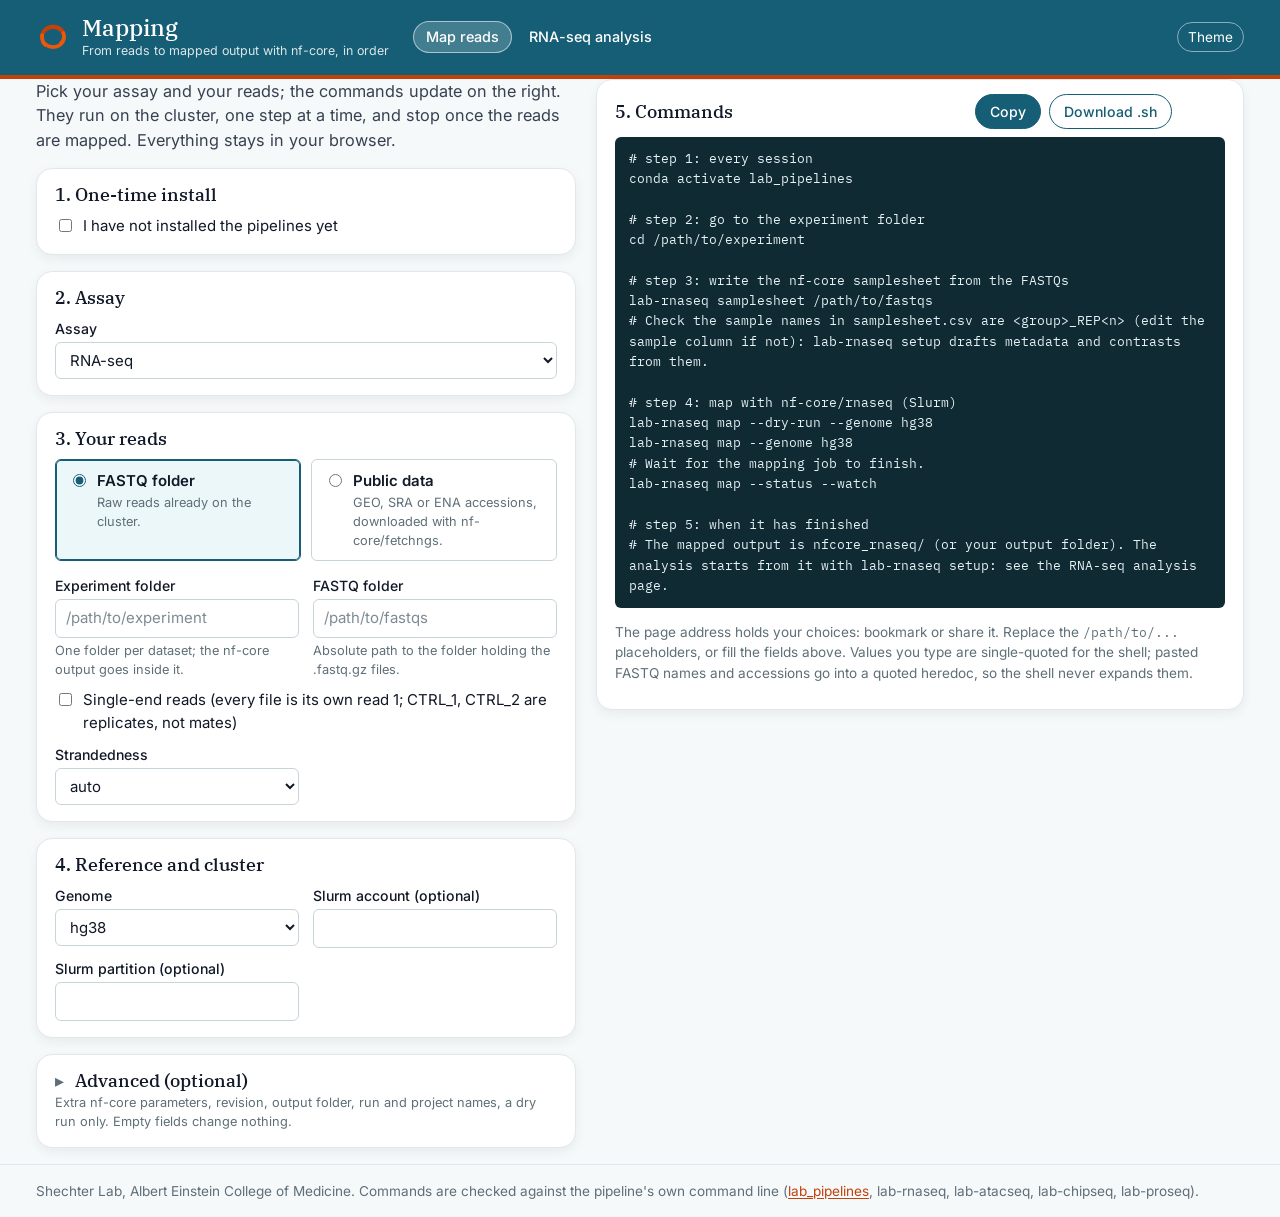
==== docs/map.html @ 005b494f "Mapping page: RNA-seq, ATAC-seq, ChIP / CUT&RUN / CUT&Tag, PRO-seq docs/map.html: pick the assay and" ====
<!doctype html>
<html lang="en">
<head>
  <meta charset="utf-8">
  <meta name="viewport" content="width=device-width, initial-scale=1">
  <meta name="color-scheme" content="light dark">
  <title>Mapping · Shechter Lab</title>
  <meta name="application-name" content="Mapping">
  <meta name="description" content="Pick an assay and where your reads come from; get the commands that map them with nf-core through the Shechter Lab pipelines, in order, ready to copy.">
  <link rel="icon" href="assets/shechterlab-icon.svg" type="image/svg+xml">
  <link rel="preconnect" href="https://fonts.googleapis.com">
  <link rel="preconnect" href="https://fonts.gstatic.com" crossorigin>
  <link rel="stylesheet" href="https://fonts.googleapis.com/css2?family=Inter:wght@400;500;600;700&family=IBM+Plex+Serif:wght@400;500&family=IBM+Plex+Mono:wght@400;500&display=swap">
  <link rel="stylesheet" href="assets/builder.css?v=20261110d">
  <script>
    try { var t = localStorage.getItem('rnaseq-builder-theme'); if (t === 'light' || t === 'dark') document.documentElement.setAttribute('data-theme', t); } catch (e) {}
    window.BUILDER_VERSION = '20261110d';
    window.BUILDER_SPEC = 'data/map.json';
  </script>
</head>
<body>
  <a class="skip-link" href="#builder-form">Skip to content</a>
  <header class="hero">
    <div class="wrap">
      <a class="brand" href="map.html" title="Mapping">
        <img src="assets/shechterlab-icon.svg" alt="" width="34" height="34">
        <div><h1>Mapping</h1><small>From reads to mapped output with nf-core, in order</small></div>
      </a>
      <nav class="site-nav" aria-label="Pages">
        <a href="map.html" aria-current="page">Map reads</a>
        <a href="./">RNA-seq analysis</a>
      </nav>
      <button class="theme-btn" id="theme-btn" type="button" aria-label="Switch light or dark theme">Theme</button>
    </div>
  </header>
  <main class="wrap layout">
    <div>
      <p class="lede">Pick your assay and your reads; the commands update on the right. They run on the cluster, one step at a time, and stop once the reads are mapped. Everything stays in your browser.</p>
      <form id="builder-form" onsubmit="return false" autocomplete="off"><p class="loading">Loading…</p></form>
    </div>
    <aside class="output" aria-labelledby="out-h">
      <div class="out-head">
        <h2 id="out-h">5. Commands</h2>
        <div class="actions">
          <button type="button" class="btn primary" id="copy-btn">Copy</button>
          <button type="button" class="btn" id="download-btn">Download .sh</button>
          <span id="copy-status" class="status" role="status" aria-live="polite"></span>
        </div>
      </div>
      <pre id="out" tabindex="0" aria-label="Commands"></pre>
      <p class="muted small">The page address holds your choices: bookmark or share it. Replace the <code>/path/to/...</code> placeholders, or fill the fields above. Values you type are single-quoted for the shell; pasted FASTQ names and accessions go into a quoted heredoc, so the shell never expands them.</p>
    </aside>
  </main>
  <footer>
    <div class="wrap">
      Shechter Lab, Albert Einstein College of Medicine. Commands are checked against the pipeline's own command line
      (<a href="https://github.com/Shechterlab/lab_pipelines">lab_pipelines</a>, <span id="built">lab-rnaseq, lab-atacseq, lab-chipseq, lab-proseq</span>).
    </div>
  </footer>
  <script src="assets/builder.js?v=20261110d" defer></script>
</body>
</html>
---- docs/assets/builder.css ----
/* RNA-seq command builder. Tokens, fonts and header follow the lab's other sites (idr-explorer docs/assets/idr.css). */
:root {
  --teal: #155e75;
  --teal-600: #0e7490;
  --teal-wash: #ecf7f9;
  --accent: #c2410c;
  --accent-dark: #9a3412;
  --bg: #f6f9fa;
  --surface: #ffffff;
  --surface-2: #eef5f7;
  --ink: #111827;
  --ink-2: #374151;
  --muted: #5f6f78;
  --line: #e0e8eb;
  --line-strong: #c7d4d9;
  --brand-ink: #155e75;
  --shadow: 0 4px 12px rgba(0, 0, 0, 0.06);
  --radius-card: 1rem;
  --radius: 0.375rem;
  --font-body: 'Inter', system-ui, -apple-system, 'Segoe UI', sans-serif;
  --font-display: 'IBM Plex Serif', Georgia, 'Times New Roman', serif;
  --font-mono: 'IBM Plex Mono', ui-monospace, 'SFMono-Regular', Menlo, Consolas, monospace;
  --code-bg: #0f2a33;
  --code-ink: #e6f1f4;
  --code-comment: #8fb4c0;
  color-scheme: light dark;
}
@media (prefers-color-scheme: dark) {
  :root:not([data-theme="light"]) {
    --teal-wash: #12313a; --accent: #fb923c; --accent-dark: #fdba74; --bg: #0d171b; --surface: #142229;
    --surface-2: #1a2d35; --ink: #e8eff2; --ink-2: #c8d6db; --muted: #93a8b0; --line: #233841; --line-strong: #31505b;
    --brand-ink: #6cc6db; --shadow: 0 4px 12px rgba(0, 0, 0, 0.35);
    --code-bg: #0a1215; --code-ink: #e8eff2; --code-comment: #7f9ba5;
    color-scheme: dark;
  }
}
:root[data-theme="dark"] {
  --teal-wash: #12313a; --accent: #fb923c; --accent-dark: #fdba74; --bg: #0d171b; --surface: #142229;
  --surface-2: #1a2d35; --ink: #e8eff2; --ink-2: #c8d6db; --muted: #93a8b0; --line: #233841; --line-strong: #31505b;
  --brand-ink: #6cc6db; --shadow: 0 4px 12px rgba(0, 0, 0, 0.35);
  --code-bg: #0a1215; --code-ink: #e8eff2; --code-comment: #7f9ba5;
  color-scheme: dark;
}
:root[data-theme="light"] { color-scheme: light; }

*, *::before, *::after { box-sizing: border-box; }
[hidden] { display: none !important; }
html { -webkit-text-size-adjust: 100%; }
body { margin: 0; background: var(--bg); color: var(--ink); font-family: var(--font-body); font-size: 15px; line-height: 1.5; }
a { color: var(--accent); text-underline-offset: 2px; }
a:hover { color: var(--accent-dark); }
h1, h2, h3 { font-family: var(--font-display); font-weight: 500; line-height: 1.2; }
code { font-family: var(--font-mono); font-size: 0.92em; }
.wrap { max-width: 1240px; margin: 0 auto; padding: 0 16px; }
.muted { color: var(--muted); }
.small { font-size: 0.85rem; }
.skip-link { position: absolute; left: -999px; top: 0; }
.skip-link:focus { left: 8px; top: 8px; z-index: 10; background: var(--surface); padding: 6px 10px; }

.hero { background: var(--teal); color: #fff; border-bottom: 4px solid var(--accent); }
.hero .wrap { display: flex; flex-wrap: wrap; gap: 12px 24px; align-items: center; padding-block: 14px; }
.brand { display: flex; align-items: center; gap: 12px; text-decoration: none; color: inherit; }
.brand img { width: 34px; height: 34px; }
.brand h1 { margin: 0; font-size: 1.45rem; color: #fff; }
.brand small { display: block; max-width: 44ch; font-size: 0.78rem; opacity: 0.85; }
.site-nav { display: flex; flex-wrap: wrap; gap: 4px; }
.site-nav a { color: #fff; text-decoration: none; font-size: 0.9rem; font-weight: 500; padding: 4px 12px; border-radius: 999px; border: 1px solid transparent; }
.site-nav a:hover { background: rgba(255, 255, 255, 0.14); color: #fff; }
.site-nav a[aria-current="page"] { background: rgba(255, 255, 255, 0.2); border-color: rgba(255, 255, 255, 0.55); }
.site-nav a:focus-visible { outline: 2px solid #fff; outline-offset: 2px; }
.theme-btn { margin-left: auto; background: none; border: 1px solid rgba(255, 255, 255, 0.5); color: #fff; border-radius: 999px; padding: 4px 10px; cursor: pointer; font: inherit; font-size: 0.85rem; }

main { padding-block: 20px 48px; }
.layout { display: grid; grid-template-columns: minmax(0, 1fr); gap: 20px; align-items: start; }
@media (min-width: 1000px) { .layout { grid-template-columns: minmax(0, 5fr) minmax(0, 6fr); } .output { position: sticky; top: 12px; } }
.lede { font-size: 1.02rem; color: var(--ink-2); max-width: 70ch; margin-top: 0; }

.card { background: var(--surface); border: 1px solid var(--line); border-radius: var(--radius-card); padding: 14px 18px 16px; box-shadow: var(--shadow); margin-bottom: 16px; }
.card h2 { margin: 0 0 10px; font-size: 1.15rem; }
.fields { display: grid; grid-template-columns: repeat(auto-fit, minmax(210px, 1fr)); gap: 10px 14px; }
.field { display: flex; flex-direction: column; gap: 3px; min-width: 0; }
.field > label:not(.check) { font-weight: 500; font-size: 0.88rem; }
.field-check, .subgroup, .field-group { grid-column: 1 / -1; }
.hint { color: var(--muted); font-size: 0.8rem; }
.hint.reason { color: var(--accent-dark); }
input[type="text"], select, textarea { font: inherit; padding: 7px 10px; border: 1px solid var(--line-strong); border-radius: var(--radius); background: var(--surface); color: var(--ink); width: 100%; }
textarea { font-family: var(--font-mono); font-size: 0.82rem; line-height: 1.45; resize: vertical; min-height: 5.5em; white-space: pre; overflow: auto; }
.field-wide { grid-column: 1 / -1; }
input[type="text"]::placeholder, textarea::placeholder { color: var(--muted); opacity: 0.8; }
input:focus-visible, select:focus-visible, textarea:focus-visible, button:focus-visible, pre:focus-visible, .choice:has(input:focus-visible) { outline: 2px solid var(--teal-600); outline-offset: 2px; }
.check { display: flex; align-items: flex-start; gap: 8px; cursor: pointer; }
.check.inline { display: inline-flex; margin-right: 14px; }
.check input { margin-top: 4px; accent-color: var(--teal); }
.check input:disabled + span { color: var(--muted); }
fieldset { border: 0; padding: 0; margin: 0; }
legend { font-weight: 500; font-size: 0.88rem; padding: 0; margin-bottom: 2px; }
.subgroup { display: grid; grid-template-columns: repeat(auto-fit, minmax(230px, 1fr)); gap: 6px 14px; border-left: 3px solid var(--line-strong); padding: 4px 0 4px 12px; margin: -4px 0 4px; }
.subgroup .field-check { grid-column: auto; }

.choices { display: grid; grid-template-columns: repeat(auto-fit, minmax(190px, 1fr)); gap: 10px; margin-bottom: 14px; }
.choice { display: flex; gap: 8px; align-items: flex-start; border: 1px solid var(--line-strong); border-radius: var(--radius); padding: 10px 12px; cursor: pointer; background: var(--surface); }
.choice:has(input:checked) { border-color: var(--teal); background: var(--teal-wash); box-shadow: inset 0 0 0 1px var(--teal); }
.choice input { margin-top: 4px; accent-color: var(--teal); }
.choice b { display: block; font-weight: 600; }
.choice small { color: var(--muted); display: block; font-size: 0.8rem; }

.output { background: var(--surface); border: 1px solid var(--line); border-radius: var(--radius-card); padding: 14px 18px 12px; box-shadow: var(--shadow); min-width: 0; }
.out-head { display: flex; flex-wrap: wrap; align-items: center; justify-content: space-between; gap: 8px; margin-bottom: 8px; }
.out-head h2 { margin: 0; font-size: 1.15rem; }
.actions { display: flex; align-items: center; gap: 8px; flex-wrap: wrap; }
.btn { font: inherit; font-size: 0.88rem; font-weight: 500; padding: 6px 14px; border-radius: 999px; border: 1px solid var(--teal); background: var(--surface); color: var(--brand-ink); cursor: pointer; }
.btn:hover { background: var(--teal-wash); }
.btn.primary { background: var(--teal); color: #fff; }
.btn.primary:hover { background: var(--teal-600); }
.status { color: var(--muted); font-size: 0.85rem; min-width: 5ch; }
pre#out { margin: 0 0 8px; background: var(--code-bg); color: var(--code-ink); padding: 12px 14px; border-radius: var(--radius); overflow-x: auto; font-family: var(--font-mono); font-size: 0.82rem; line-height: 1.55; white-space: pre-wrap; overflow-wrap: anywhere; max-height: 70vh; overflow-y: auto; }
.error { color: var(--accent-dark); }
footer { border-top: 1px solid var(--line); color: var(--muted); font-size: 0.85rem; padding-block: 16px; }
footer .wrap { padding-block: 0; }

/* collapsible card (Advanced): the heading is the summary */
details.collapsible > summary { cursor: pointer; list-style: none; display: flex; flex-wrap: wrap; align-items: baseline; gap: 2px 12px; }
details.collapsible > summary::-webkit-details-marker { display: none; }
details.collapsible > summary h2 { margin: 0; }
details.collapsible > summary h2::before { content: "\25B8"; display: inline-block; width: 1.1em; color: var(--muted); transition: transform 0.1s; }
details.collapsible[open] > summary h2::before { transform: rotate(90deg); }
details.collapsible[open] > summary { margin-bottom: 10px; }
details.collapsible > summary:focus-visible { outline: 2px solid var(--teal-600); outline-offset: 4px; }
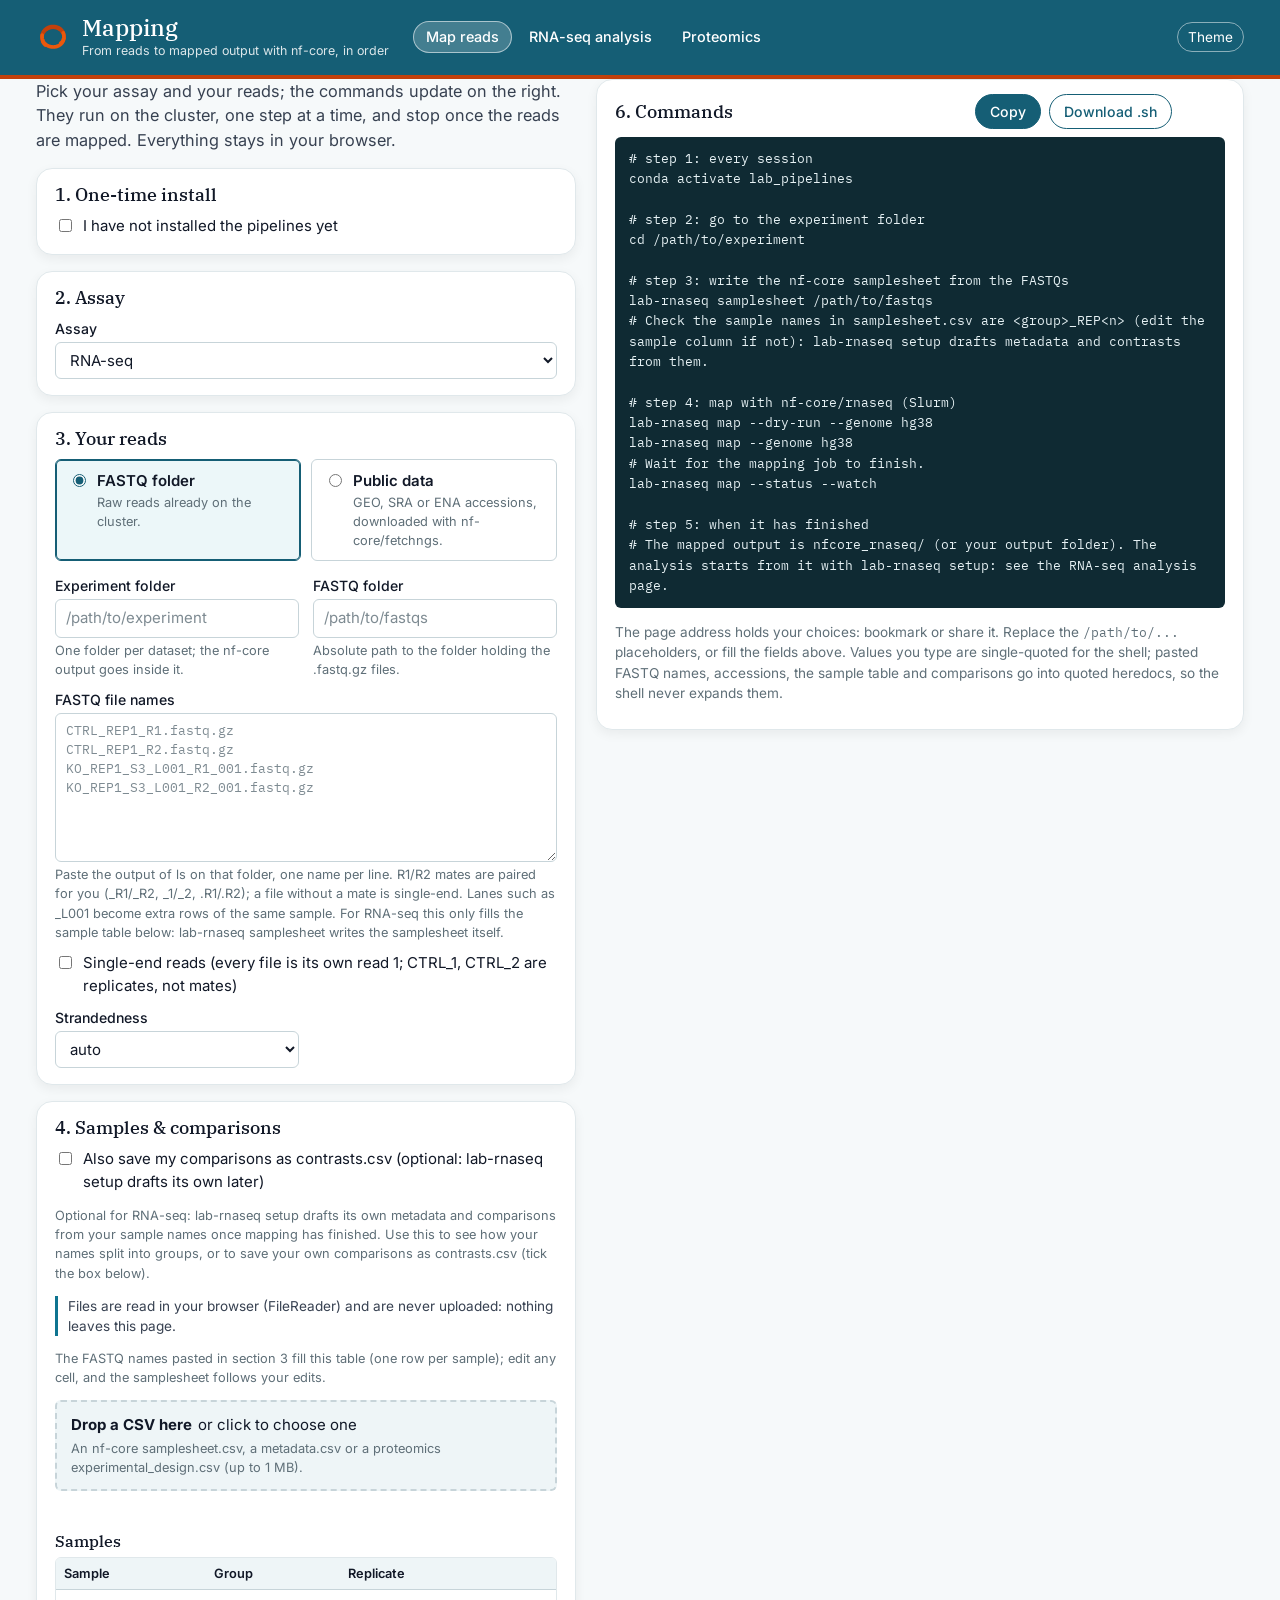
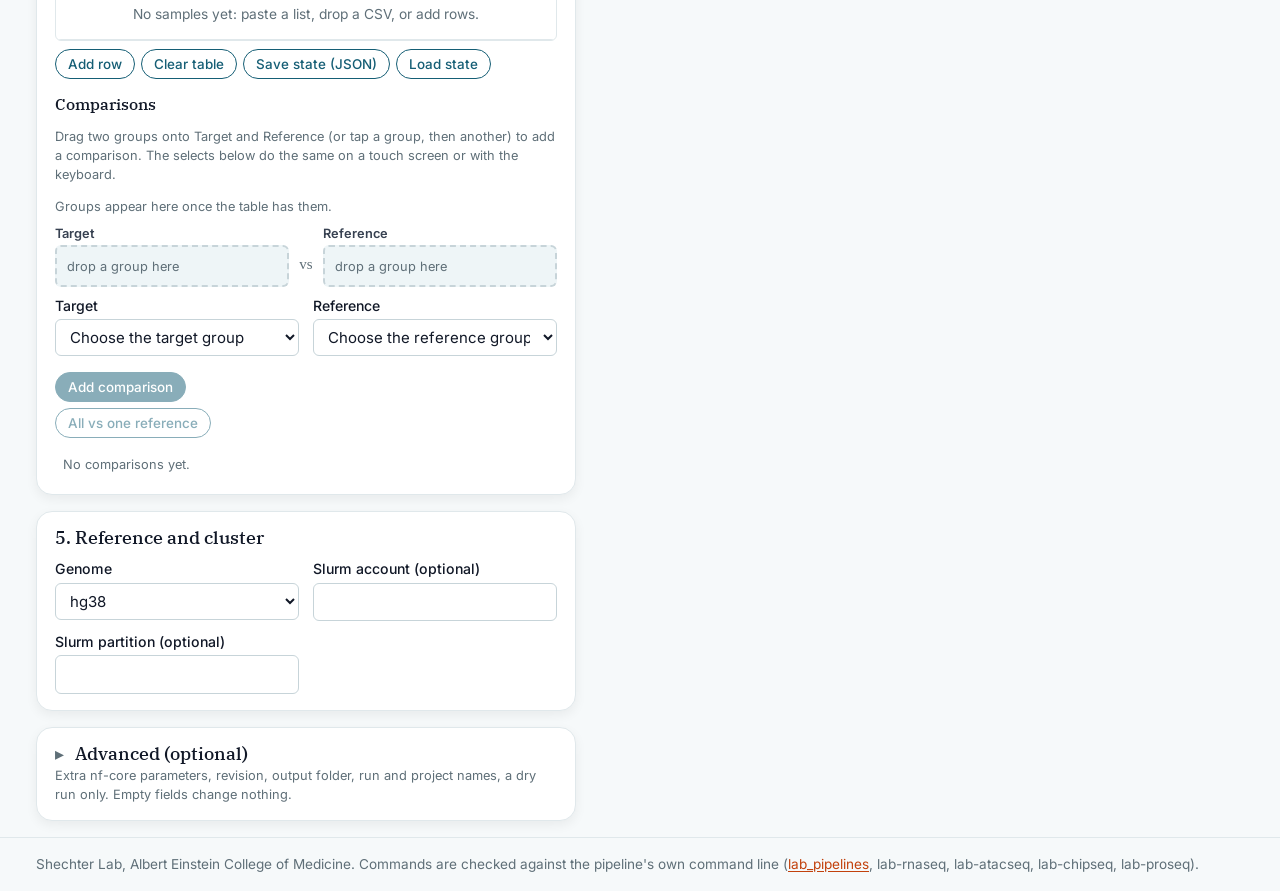
==== commit c5d096d7: "Samples & comparisons block; proteomics page - Samples from a pasted file listing, a dropped CSV (nf" ====
--- a/docs/map.html
+++ b/docs/map.html
@@ -11,10 +11,10 @@
   <link rel="preconnect" href="https://fonts.googleapis.com">
   <link rel="preconnect" href="https://fonts.gstatic.com" crossorigin>
   <link rel="stylesheet" href="https://fonts.googleapis.com/css2?family=Inter:wght@400;500;600;700&family=IBM+Plex+Serif:wght@400;500&family=IBM+Plex+Mono:wght@400;500&display=swap">
-  <link rel="stylesheet" href="assets/builder.css?v=20261110d">
+  <link rel="stylesheet" href="assets/builder.css?v=20261111a">
   <script>
     try { var t = localStorage.getItem('rnaseq-builder-theme'); if (t === 'light' || t === 'dark') document.documentElement.setAttribute('data-theme', t); } catch (e) {}
-    window.BUILDER_VERSION = '20261110d';
+    window.BUILDER_VERSION = '20261111a';
     window.BUILDER_SPEC = 'data/map.json';
   </script>
 </head>
@@ -29,6 +29,7 @@
       <nav class="site-nav" aria-label="Pages">
         <a href="map.html" aria-current="page">Map reads</a>
         <a href="./">RNA-seq analysis</a>
+        <a href="proteomics.html">Proteomics</a>
       </nav>
       <button class="theme-btn" id="theme-btn" type="button" aria-label="Switch light or dark theme">Theme</button>
     </div>
@@ -40,7 +41,7 @@
     </div>
     <aside class="output" aria-labelledby="out-h">
       <div class="out-head">
-        <h2 id="out-h">5. Commands</h2>
+        <h2 id="out-h">6. Commands</h2>
         <div class="actions">
           <button type="button" class="btn primary" id="copy-btn">Copy</button>
           <button type="button" class="btn" id="download-btn">Download .sh</button>
@@ -48,7 +49,7 @@
         </div>
       </div>
       <pre id="out" tabindex="0" aria-label="Commands"></pre>
-      <p class="muted small">The page address holds your choices: bookmark or share it. Replace the <code>/path/to/...</code> placeholders, or fill the fields above. Values you type are single-quoted for the shell; pasted FASTQ names and accessions go into a quoted heredoc, so the shell never expands them.</p>
+      <p class="muted small">The page address holds your choices: bookmark or share it. Replace the <code>/path/to/...</code> placeholders, or fill the fields above. Values you type are single-quoted for the shell; pasted FASTQ names, accessions, the sample table and comparisons go into quoted heredocs, so the shell never expands them.</p>
     </aside>
   </main>
   <footer>
@@ -57,6 +58,6 @@
       (<a href="https://github.com/Shechterlab/lab_pipelines">lab_pipelines</a>, <span id="built">lab-rnaseq, lab-atacseq, lab-chipseq, lab-proseq</span>).
     </div>
   </footer>
-  <script src="assets/builder.js?v=20261110d" defer></script>
+  <script src="assets/builder.js?v=20261111a" defer></script>
 </body>
 </html>
--- a/docs/assets/builder.css
+++ b/docs/assets/builder.css
@@ -126,3 +126,52 @@
 details.collapsible[open] > summary h2::before { transform: rotate(90deg); }
 details.collapsible[open] > summary { margin-bottom: 10px; }
 details.collapsible > summary:focus-visible { outline: 2px solid var(--teal-600); outline-offset: 4px; }
+
+/* samples & comparisons block */
+.visually-hidden { position: absolute; width: 1px; height: 1px; margin: -1px; padding: 0; overflow: hidden; clip: rect(0 0 0 0); white-space: nowrap; border: 0; }
+.samples-block { margin-top: 12px; }
+.samples-block h3 { margin: 16px 0 6px; font-size: 1rem; }
+.samples-block .privacy { margin: 4px 0 10px; color: var(--ink-2); border-left: 3px solid var(--teal-600); padding-left: 10px; }
+.dropzone { display: flex; flex-wrap: wrap; align-items: baseline; gap: 2px 6px; border: 2px dashed var(--line-strong); border-radius: var(--radius); padding: 12px 14px; cursor: pointer; background: var(--surface-2); color: var(--ink); }
+.dropzone small { flex-basis: 100%; }
+.dropzone:hover, .dropzone.over { border-color: var(--teal); background: var(--teal-wash); }
+.dropzone:focus-visible { outline: 2px solid var(--teal-600); outline-offset: 2px; }
+.csv-msg { margin: 8px 0 0; min-height: 1.2em; }
+.csv-msg.bad { color: var(--accent-dark); font-weight: 500; }
+.csv-msg .recognised { margin: 4px 0; display: flex; flex-wrap: wrap; gap: 4px 6px; align-items: center; }
+.tag { font-family: var(--font-mono); font-size: 0.78rem; background: var(--teal-wash); border: 1px solid var(--line-strong); border-radius: 999px; padding: 1px 8px; }
+.table-wrap { overflow-x: auto; border: 1px solid var(--line); border-radius: var(--radius); }
+table.samples { border-collapse: collapse; width: 100%; font-size: 0.86rem; }
+table.samples th { text-align: left; font-weight: 600; font-size: 0.8rem; padding: 6px 8px; background: var(--surface-2); border-bottom: 1px solid var(--line-strong); white-space: nowrap; }
+table.samples td { padding: 3px 4px; border-bottom: 1px solid var(--line); }
+table.samples td:last-child { width: 2.2rem; text-align: center; }
+table.samples input[type="text"] { padding: 4px 6px; font-size: 0.84rem; min-width: 5.5rem; border-color: transparent; background: transparent; }
+table.samples input[type="text"]:hover, table.samples input[type="text"]:focus { border-color: var(--line-strong); background: var(--surface); }
+table.samples td.empty { padding: 14px; color: var(--muted); text-align: center; }
+.table-wrap { max-height: 22rem; overflow-y: auto; }
+.row-actions, .pick-btns { display: flex; flex-wrap: wrap; gap: 6px; margin: 8px 0 0; }
+.small-btn { padding: 4px 12px; font-size: 0.84rem; }
+.btn:disabled { opacity: 0.5; cursor: default; }
+.icon-btn { font: inherit; line-height: 1; width: 1.6rem; height: 1.6rem; border-radius: 999px; border: 1px solid var(--line-strong); background: var(--surface); color: var(--ink-2); cursor: pointer; }
+.icon-btn:hover:not(:disabled) { background: var(--teal-wash); border-color: var(--teal); }
+.icon-btn:disabled { opacity: 0.35; cursor: default; }
+ul.notes { margin: 6px 0 0; padding-left: 1.2rem; color: var(--ink-2); }
+ul.notes:empty { display: none; }
+.chips { display: flex; flex-wrap: wrap; gap: 6px; margin: 6px 0; }
+.chip { font: inherit; font-size: 0.86rem; font-weight: 500; padding: 3px 12px; border-radius: 999px; border: 1px solid var(--teal); background: var(--teal-wash); color: var(--brand-ink); cursor: grab; }
+.chip:hover { background: var(--surface-2); }
+.chip.dragging { opacity: 0.5; }
+.chip.fixed { cursor: default; }
+.slots { display: flex; flex-wrap: wrap; align-items: flex-end; gap: 8px 10px; margin: 8px 0; }
+.slot-box { display: flex; flex-direction: column; gap: 2px; flex: 1 1 11rem; min-width: 0; }
+.slot-label { font-size: 0.8rem; font-weight: 600; color: var(--ink-2); }
+.slot { display: flex; align-items: center; gap: 6px; min-height: 2.6rem; padding: 6px 10px; border: 2px dashed var(--line-strong); border-radius: var(--radius); background: var(--surface-2); }
+.slot.over { border-color: var(--accent); background: var(--teal-wash); }
+.vs { font-family: var(--font-display); color: var(--muted); padding-bottom: 0.7rem; }
+.pick { display: grid; grid-template-columns: repeat(auto-fit, minmax(190px, 1fr)); gap: 8px 14px; align-items: end; margin-top: 4px; }
+ul.comps { list-style: none; margin: 8px 0 0; padding: 0; display: grid; gap: 6px; }
+ul.comps li { display: flex; flex-wrap: wrap; align-items: center; gap: 6px 10px; padding: 4px 8px; border: 1px solid var(--line); border-radius: var(--radius); background: var(--surface); }
+ul.comps li.invalid { border-color: var(--accent); }
+ul.comps li input[type="text"] { width: min(16rem, 100%); font-family: var(--font-mono); font-size: 0.82rem; padding: 4px 8px; }
+ul.comps .what { flex: 1 1 8rem; font-size: 0.86rem; color: var(--ink-2); }
+ul.comps li:not([class]) .hint, ul.comps li.hint { border: 0; background: none; }
